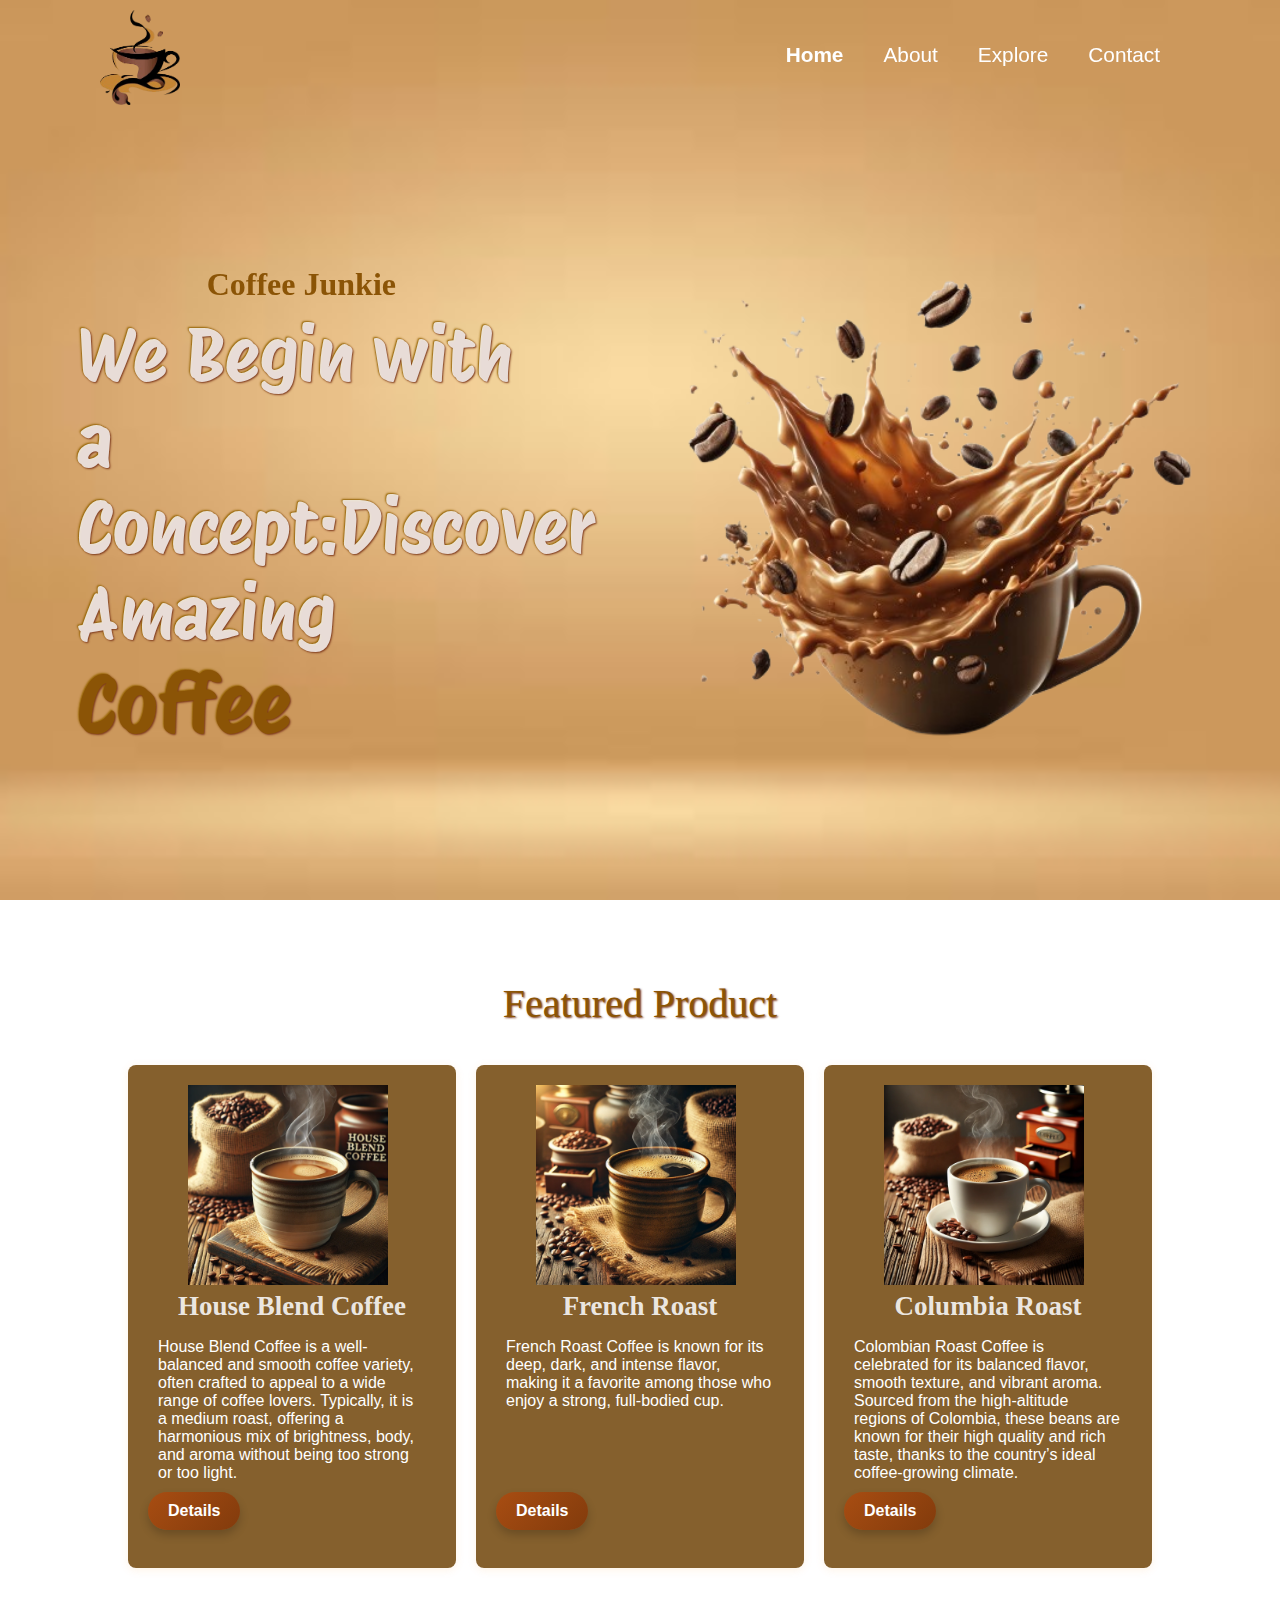
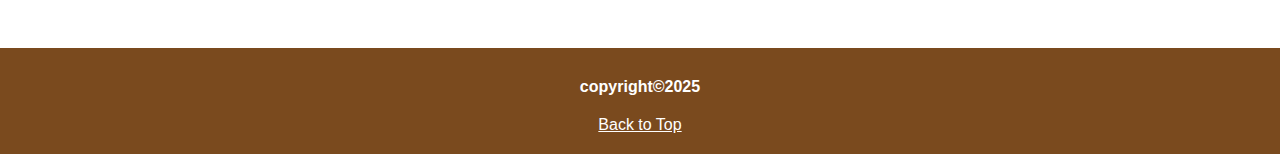
==== index.html @ 7769752b "First Commit" ====
<!DOCTYPE html>
<html lang="en">
<head>
    <meta charset="UTF-8">
    <meta name="viewport" content="width=device-width, initial-scale=1.0">

    <link rel="stylesheet" href="https://unpkg.com/aos@next/dist/aos.css" />
    <link rel="stylesheet" href="style.css">
    <link rel="stylesheet" href="https://fonts.googleapis.com/icon?family=Material+Icons">
    
    <title>Coffee Cafe</title>
</head>
<body>
  <header>
    <nav>
      <div class="nav-container">
        
        <div class="logo">
        <img src="/images/cup.png" alt="Cup">
        </div>
        
        <div class="menu-toggle">☰ Menu</div>

        <div class="links" >
          <ul>
            <li class="active" data-aos="fade-up" data-aos-duration="'1200"><a href="index.html">Home</a></li>
            <li  data-aos="fade-up" data-aos-duration="'1200" data-aos-delay="100"><a href="About.html">About</a></li>
            <li data-aos="fade-up" data-aos-duration="'1200" data-aos-delay="200"><a href="num.html">Explore</a></li>
            <li data-aos="fade-up" data-aos-duration="'1200" data-aos-delay="300"><a href="contact.html">Contact</a></li>
          </ul>
        </div>
        
      </div>
    </nav>
    <div class="middle">
    <div class="content">
    <h2 data-aos="fade-right" data-aos-duration="'1200" data-aos delay="400">Coffee Junkie</h2>
    <h1 data-aos="zoom-out" data-aos-duration="1500" data-aos delay="600">We Begin with a Concept:Discover Amazing <span>Coffee</span></h1>
    </div>
    <div class="image">   
    <img src="/images/background.png" data-aos="zoom-in-left" data-aos-duration="3000" id="logo" alt="coffee beans" width="100%"><br>
    </div>
  </div>
  </header>
   <section>
    <div class="details">
    <h1>Featured Product</h1><br>
    </div>
    <div class="row">
      <div class="col">
        <img src="/images/blend.png" alt="blend coffee">
        <h2>House Blend Coffee</h2>
        <p >House Blend Coffee is a well-balanced and smooth coffee variety, often crafted to appeal to a wide range of coffee lovers. Typically, it is a medium roast, offering a harmonious mix of brightness, body, and aroma without being too strong or too light.</p>
        <a href="https://en.wikipedia.org/wiki/Home_roasting_coffee" class="details-button">Details</a><br>
      </div>

        <div class="col">
          <img src="/images/french.png" alt="french roast">
          <h2>French Roast</h2>
           <p >French Roast Coffee is known for its deep, dark, and intense flavor, making it a favorite among those who enjoy a strong, full-bodied cup. <!--It is one of the darkest roasts available, characterized by an oily surface and a rich, smoky aroma and good frangrance.--></p>
           <a href="https://en.wikipedia.org/wiki/Home_roasting_coffee" class="details-button">Details</a><br>
        </div>

        <div class="col">
          <img  src="/images/columbia.png" alt="columbia roast">
          <h2>Columbia Roast</h2>
          <p >Colombian Roast Coffee is celebrated for its balanced flavor, smooth texture, and vibrant aroma. Sourced from the high-altitude regions of Colombia, these beans are known for their high quality and rich taste, thanks to the country’s ideal coffee-growing climate.</p>
          <a href="https://en.wikipedia.org/wiki/Coffee_production_in_Colombia" class="details-button">Details</a><br>
        </div>

    </section>
    <div class="footer">
    <p>copyright&copy;2025</p>
    
      <a href="main.html" style="color: white;">Back to Top</a>
   
    </div>
  <script src="https://unpkg.com/aos@next/dist/aos.js"></script>
  <script>
    AOS.init();
  </script>
  <script>
    document.addEventListener("DOMContentLoaded", function() {
        const menuToggle = document.querySelector(".menu-toggle");
        const navMenu = document.querySelector(".nav-container ul");

        menuToggle.addEventListener("click", function() {
            navMenu.classList.toggle("show");
        });
    });
</script>

  </body>
</html>
---- style.css ----
@import url('https://fonts.googleapis.com/css2?family=Protest+Riot&display=swap');
*{
    padding: 0;
    margin: 0;
    font-family: Arial, Helvetica, sans-serif;
    box-sizing: border-box;
}

/* main page */
header{
width: 100%;
height: 100vh;
background-image: url(/images/back.jpeg);
background-position: center;
background-repeat: no-repeat;
background-size: cover;
overflow: hidden;

}

.nav{
width:60%;
height:10vh;
}
.nav-container{
    position: relative;
    width:100%;
    height:100%;
    display:flex;
    justify-content: space-between;
    align-items: center;
}
.nav-container .logo img{
margin-left:100px;
margin-top: 10px;
width:80px;

}
.nav-container ul{
    display: flex;
    list-style: none;
    padding-right: 100px;
    width:100%;
    justify-content: flex-end;
   
}
.nav-container ul li {
    position: relative;
   margin:10px;
    cursor: pointer;
}


.links a::before{
    content: "";
    position:absolute;
    top:0;
    left:0;
    width:100%;
    height:100%;
    border-radius: 5px;
    transform: scale(0);
    border: 2px solid transparent;
    transition: transform 0.3s ease, border-color  0.3s ease;

}
.links a:hover::before{
    transform: scale(1.2);
    border-color: whitesmoke;
    
} 
.links a{
color: white;
text-decoration: none;
font-size: 1.3rem;
padding: 10px;
display: flex;
}
.active{
    font-weight: bold;
}


.middle{
    width:100%;
    height:90vh;
    justify-content:space-evenly ;
    display: flex;
    align-items: center;
}
.image{
    width: 600px;
  transform: translate(40px,40px);
}
.content{
    width:35%;
    color: white;
}
.content h2{
    color: rgb(139, 84, 6);
    font-size: 2rem;
    font-weight: 800;
    
}
.content h1{
    font-size: 4.5rem;
    font-family: "Protest Riot", serif;
    font-weight: 100;
    text-shadow: 1px 1px 2px rgb(125, 57, 29), -1px -1px 2px rgb(150, 101, 3);
}
.content h1 span{
    font-size: 5rem;
    color:rgb(139, 84, 6);
    font-family: "Protest Riot", serif;
    font-weight: 100;
}
.content p{
   
    color: #4a2c2a; /* Deep brown text for a coffee feel */
    text-align: justify;
    font-family: 'Poppins', sans-serif;
    box-shadow: 20px 10px 10px rgba(27, 17, 1, 0.775);
    border-radius: 10px;
    padding: 20px;
}

section{
    width: 80%;
    margin:80px auto;
   
}
.details{
    text-align: center;
    font-size: 4ymin;
    color: brown;
}
.details h1{
    font: 2.5rem serif;
    color: rgb(139, 84, 6);
    text-shadow: 1px 1px 2px rgb(125, 57, 29), -1px -1px 2px white;
}
.row{
    display: flex;
    align-items: stretch;
    /* width:100%; */
    justify-content: space-between; 
    gap:20px;
    
}
.col{
flex:1;
width: 300px;
/* height: 500px; */
display: flex;
flex-direction:column;
text-align:center;
padding: 20px;
/* max-width: 30%; */
justify-content: space-between; 
background-color:rgba(109, 65, 3, 0.836);
border-radius: 8px;
box-shadow: 0 2px 10px rgba(241, 138, 4, 0.1);
transition: box-shadow 0.3s ease;
}
.col:hover {
    box-shadow: 0 6px 18px rgba(82, 54, 3, 0.899);
}

.col img{
    width: 200px; 
    height: 200px; 
    object-fit: cover; 
    display: block;
    margin-left: 40px;
     
}
.col p{
    flex-grow: 1;
}
h2{
    font-size: 3vmin;
    color:rgba(250, 250, 250, 0.899);
    margin:2%;
    font-family:'Times New Roman', Times, serif ;
    text-align: center;
}
p{
    color:white;
    text-align: left;
    font-family: Arial, Helvetica, sans-serif;  
    padding: 10px;
}

.details-button {
    margin-top:auto ;
    padding: 10px 20px;
    font-size: 16px;
    font-weight: bold;
    color: white;
    background: linear-gradient(135deg, #a84d12, #823b0c);
    border: none;
    border-radius: 25px;
    text-decoration: none;
    transition: all 0.3s ease;
    box-shadow: 0px 5px 10px rgba(0, 0, 0, 0.2);
    align-self:flex-start;
    
}

.details-button:hover {
    background: linear-gradient(135deg, #c85e18, #a14d0e);
    box-shadow: 0px 8px 15px rgba(0, 0, 0, 0.3);
    transform: translateY(-2px);
}

.details-button:active {
    transform: translateY(2px);
}


   

.footer {
    background-color: #7a4a1e; /* Coffee brown background */
    color: white;
    text-align: center; /* Align content to center */
    padding: 20px 0;
    font-size: 16px;
    position: relative;
}

.footer p {
    display: block;
    text-align: center;
    margin-bottom: 10px; /* Adds space between text and button */
    font-weight: bold;
}
.back{
    color: aliceblue;
    text-decoration: none;
}

/* about page styling */
.about details{
    display: flex;
    color: white;
    align-items: center;
    width:100%;
    justify-content: space-between; 
}


/* contact page styling */
.contact{
    position: relative;
    min-height: 100vh;
    display: flex;
    justify-content: center;
    align-items: center;
    flex-direction: column;
    background:url(/images/contactback.jpeg);
    background-size: cover; 
   
}
.contactclass{
    max-width: 800px;
    text-align: center;

}
.contactclass h2{
    font-size: 36px;
    font-weight: 500;
    color:#fff;
}
.contactclass p{
    font-weight: 300;
    font-size: 18px;
    color:#fff;
}
.container{
    width:100%;
    display: flex;
    justify-content: center;
    align-items: center;
    margin-top: 30px;
}
.contactinfo{
    width:50%;
    display: flex;
    flex-direction: column;
}
.box{
    position: relative;
    padding: 20px 0;
    display: flex;
}
.icon{
    min-width: 60px;
    height: 60px;
    background: #fff;
    display: flex;
    justify-content: center;
    align-items: center;
    border-radius: 50%;
    font-size: 22px;
}
.text{
    display: flex;
    margin-left: 20px;
    font-size: 16px;
    color: #fff;
    flex-direction: column;
    font-weight: 300;
}
h3{
    font-weight: 500;
    color: #eff5f6;
}
.contactform{
    width: 40%;
    padding: 40px;
    background: #fff;
}
.contactform h2{
    font-size: 30px;
    color: #333;
    font-weight: 500;
}
.inputbox{
    position: relative;
    width:100%;
    margin-top: 10px;
}
.inputbox input,textarea{
    width:100%;
    padding: 5px 0;
    font-size: 16px;
    margin:10px 0;
    border:none;
    border-bottom: 2px solid #713204e6;
    outline: none;
    resize: none;
}
.inputbox span{
    position: absolute;
    left: 0;
    padding: 5px 0;
    font-size: 16px;
    margin:10px 0;
    pointer-events: none;
    transition: 0.5s;
    color: #666;
}
.inputbox input:focus~span,
.inputbox  input:valid~span,
.inputbox  textarea:focus~span,
.inputbox  textarea:valid~span
{
    color: #e91e63;
    font-size: 12px;
    transform: translateY(-20px);

}

button
 {
    width:100px;
    background: #8c5701f3;
    color: #fff;
    border: none;
    border-radius: 5px;
    cursor: pointer;
    padding: 10px;
    font-size: 18px;
 }
 button:hover {
    background: linear-gradient(45deg, #A0522D, #D2691E); /* Lighter Coffee Gradient */
    transform: translateY(-2px);
    box-shadow: 0 6px 10px rgba(0, 0, 0, 0.4);
}

button:active {
    background: linear-gradient(45deg, #5a2e0a, #8B4513); /* Darker Press Effect */
    transform: scale(0.96);
    box-shadow: 0 3px 5px rgba(0, 0, 0, 0.4);
}

/* Explore Page styling */
.upper{
    background-color: #7a4a1e;
}
.num{
    width: 100vw;
    height:100vh;
    
}
.storeheader {
    margin-top: 50px;    
}

.storeheader h1 {
    text-align: center;
    font-size: 48px;
    font-weight: bold;
    color: black;
    text-shadow: 3px 3px 0px #c9a47c, 6px 6px 0px rgba(0, 0, 0, 0.2);
}

.searchbar {
    display: flex;
    justify-content: center;
    align-items: center;
    margin-top: 20px;
}

.searchbar input {
    width: 300px;
    padding: 10px;
    border: 2px solid#cd6b03;
    border-radius: 25px 0 0 25px;
    font-size: 16px;
    outline: none;
}

.searchbar button {
    background-color: #cd6b03;
    border: 2px solid #c9a47c;
    padding: 10px;
    height:41.6px;
    border-radius: 0 25px 25px 0;
    cursor: pointer;
}

.searchbar button img {
    width: 20px;
    height: 20px;
}
.storebackground {
    width:100vw;
    height: 100vh; 
    margin: 20px 0;
    background-image: url(/images/store.jpeg); 
    background-size: cover;
    background-position: center;
    background-repeat: no-repeat;
    display: flex;
    justify-content: center;
    align-items: center;
}
.sales {
    background: rgba(255, 255, 255, 0.1);
    backdrop-filter: blur(10px);
    -webkit-backdrop-filter: blur(10px);
    padding: 30px;
    border-radius: 15px;
    box-shadow: 0 4px 10px rgba(0, 0, 0, 0.2);
    text-align: center;
    width: 80%;
    max-width: 800px;
}
h1 {
    margin-bottom: 20px;
    color: rgba(255, 255, 255, 0.822);
}
.cards {
    display: inline-flex;
    justify-content: justify;
    flex-wrap: wrap;
    gap: 25px;
    
}
.card {
    background: rgba(255, 255, 255, 0.2);
    padding: 20px;
    border-radius: 10px;
    width: 30%;
    min-width: 200px;
    text-align: center;
    box-shadow: 0 2px 5px rgba(0, 0, 0, 0.2);
    transition: transform 0.3s;
}

.card h2 {
    margin: 0;
    font-size: 1.5rem;
}

.card p {
    font-size: 1.2rem;
    margin-top: 10px;
    text-align: center;
}
.card img {
    width: 100px;
    height:100px;
    border-radius: 60px;
    box-shadow: 0px 4px 20px rgba(0, 0, 0, 0.2);
    margin-bottom: 10px;
}





/* Responsive Styles */

@media (max-width: 1024px) {
    .nav-container {
        flex-direction: column;
        align-items: center;
    }
    .nav-container ul {
        padding-right: 0;
        justify-content: center;
    }
    .content {
        width: 80%;
        text-align: center;
    }
    .middle {
        flex-direction: column;
        text-align: center;
        height: auto;
        padding: 20px;
    }
    .image {
        width: 90%;
        transform: none;
    }
    .content h1 {
        font-size: 3rem;
    }
    .content h2 {
        font-size: 1.8rem;
    }
    .row {
        flex-direction: column;
        align-items: center;
    }
    .col {
        width: 80%;
        max-width: 100%;
        margin-bottom: 20px;
    }
    .image img {
        width: 100%;
    }
    .sales {
        width: 90%;
        margin: auto;
        display: flex;
        flex-wrap: wrap;
        justify-content: center;
    }
    .sales .card {
        width: 45%;
        margin: 5px;
    }
}

@media (max-width: 768px) {
    .nav-container {
        display: flex;
        flex-direction: column;
        align-items: center;
    }
    .logo {
        text-align: center;
        width: 100%;
        margin-bottom: 10px;
    }
    .logo img {
        display: block;
        margin: 0 auto;
    }
    .menu-toggle {
        display: block;
        background-color: #7a4a1e;
        color: white;
        padding: 10px;
        text-align: center;
        cursor: pointer;
        font-size: 1.2rem;
        width: 100%;
    }
    .image {
        width: 90%;
        transform: none;
    }
    .nav-container ul {
        display: none;
        flex-direction: column;
        text-align: center;
        width: 100%;
        background: #7a4a1e;
    }
    .nav-container ul.show {
        display: flex;
    }
    .links a {
        font-size: 1.1rem;
        padding: 8px;
        display: block;
        color: white;
        text-decoration: none;
    }
    .content h1 {
        font-size: 2.5rem;
    }
    .content h2 {
        font-size: 1.5rem;
    }
    .content p{
        font-size: 12px;
    }
    .image img {
        width: 70%;
    }
    .searchbar input {
        width: 200px;
    }
    .storeheader h1 {
        font-size: 36px;
    }
    .card {
        width: 90%;
    }
    .sales {
        width: 100%;
        padding: 10px;
        display: flex;
        flex-wrap: wrap;
        justify-content: center;
    }
    .sales .card {
        width: 100%;
    }
    .storebackground{
        height: fit-content;
      }
    .footer {
        font-size: 14px;
    }
}

@media (max-width: 480px) {
    .nav-container {
        padding: 10px;
    }
    .logo {
        text-align: center;
    }
    .content h1 {
        font-size: 2rem;
    }
    .content h2 {
        font-size: 1.3rem;
    }
    .content p{
        font-size: 10px;
    }
    .searchbar input {
        width: 150px;
    }
    .storeheader h1 {
        font-size: 28px;
    }
    
    .col {
        width: 100%;
    }
    .contactform {
        width: 90%;
    }
    .image img {
        width: 70%;
    }
    .sales {
        width: 100%;
        padding: 5px;
        text-align: center;
        display: flex;
        flex-direction: column;
        align-items: center;
    }
    .sales .card {
        width: 100%;
    }
  .storebackground{
    height: fit-content;
  }
    
}

/* Hide menu icon on larger screens */
@media (min-width: 769px) {
    .menu-toggle {
        display: none;
    }
}
@media (max-width: 1025px) {
    .image img {
        width: 20%;
    }
    .logo {
        text-align: center;
        width: 100%;
        margin-bottom: 10px;
    }
    .logo img {
        display: block;
        margin: 0 auto;
    }
    .content h1 {
        font-size: 2rem;
    }
    .content h2 {
        font-size: 1.5rem;
    }
    .content p{
        font-size: 12px;
    }

}
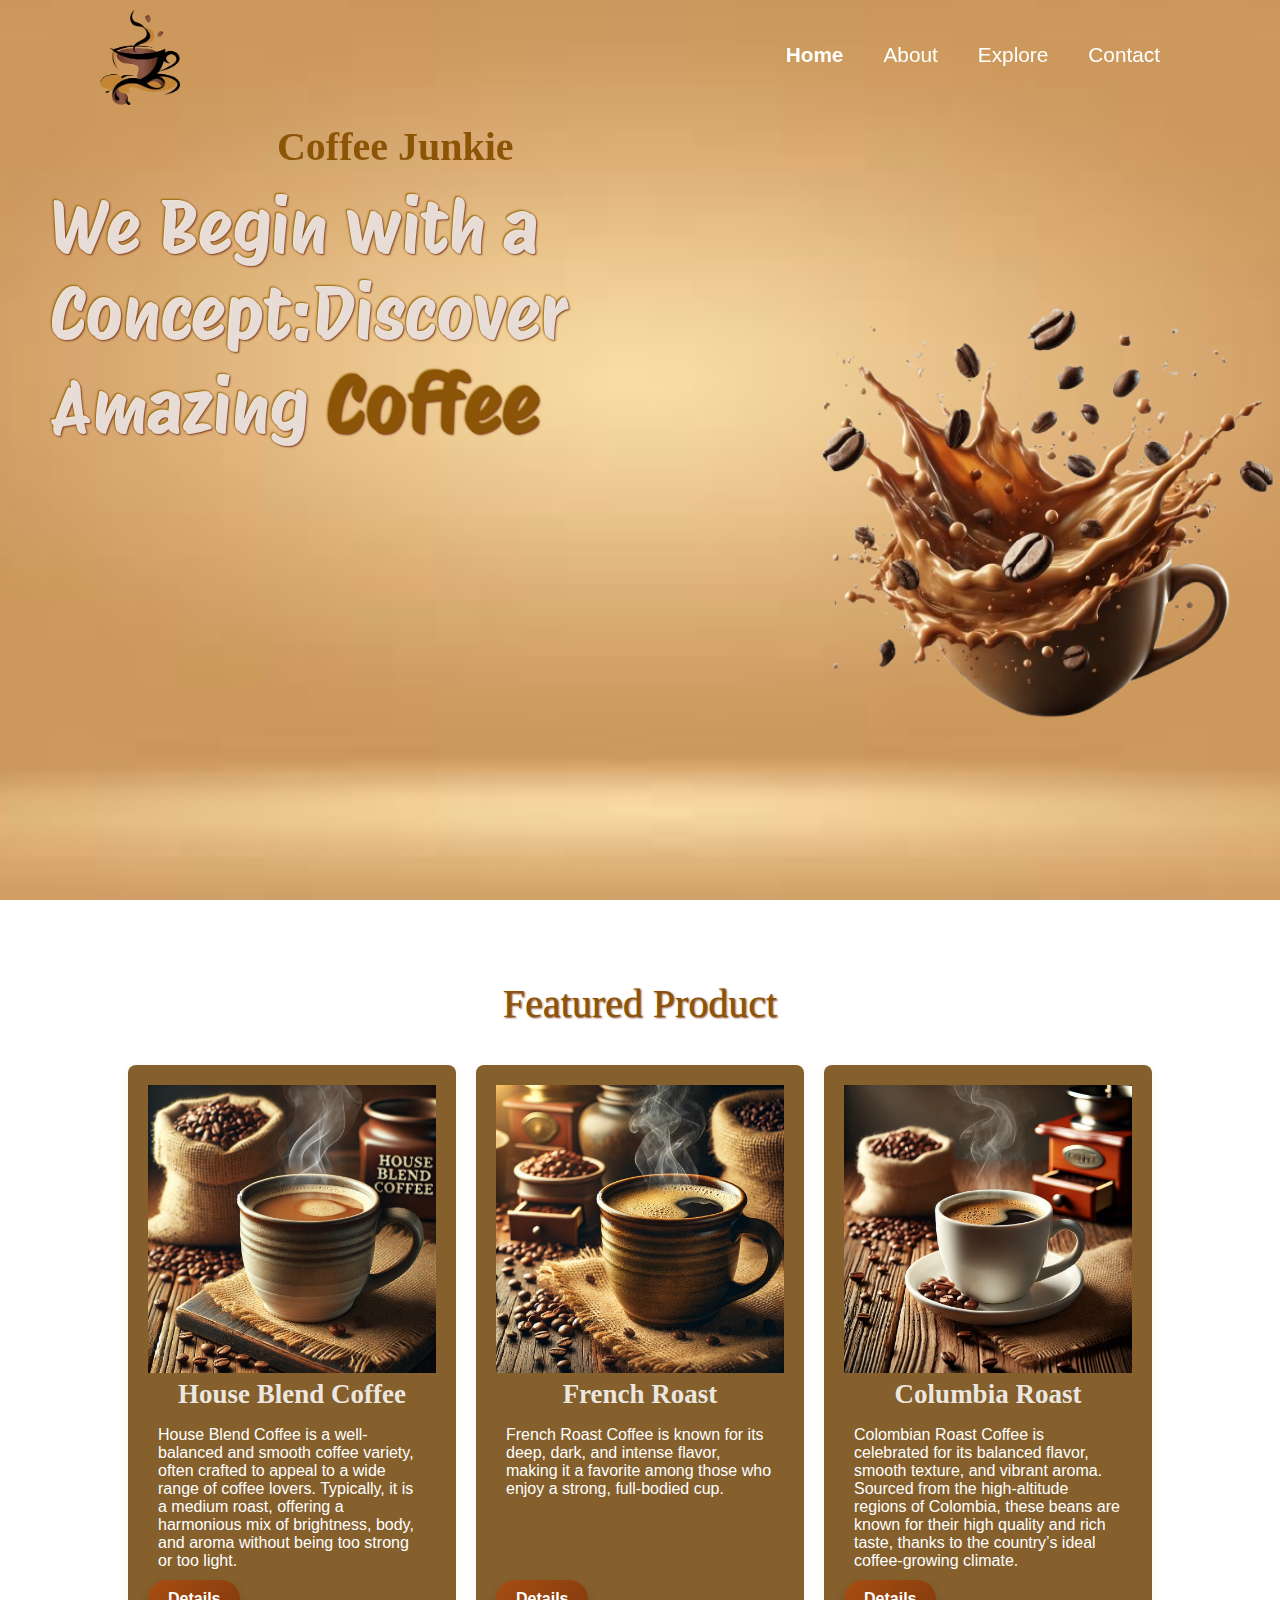
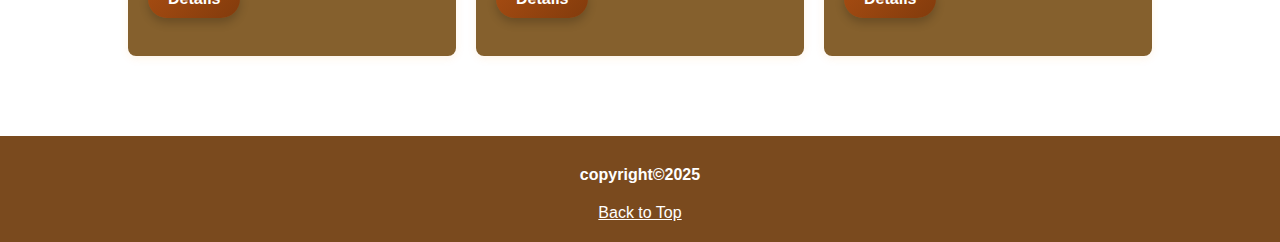
==== commit 795515c8: "changes done" ====
--- a/index.html
+++ b/index.html
@@ -16,7 +16,7 @@
       <div class="nav-container">
         
         <div class="logo">
-        <img src="/images/cup.png" alt="Cup">
+        <img src="images/cup.png" alt="Cup">
         </div>
         
         <div class="menu-toggle">☰ Menu</div>
@@ -38,7 +38,7 @@
     <h1 data-aos="zoom-out" data-aos-duration="1500" data-aos delay="600">We Begin with a Concept:Discover Amazing <span>Coffee</span></h1>
     </div>
     <div class="image">   
-    <img src="/images/background.png" data-aos="zoom-in-left" data-aos-duration="3000" id="logo" alt="coffee beans" width="100%"><br>
+    <img src="images/background.png" data-aos="zoom-in-left" data-aos-duration="3000" id="logo" alt="coffee beans" width="100%"><br>
     </div>
   </div>
   </header>
@@ -48,21 +48,21 @@
     </div>
     <div class="row">
       <div class="col">
-        <img src="/images/blend.png" alt="blend coffee">
+        <img src="images/blend.png" alt="blend coffee">
         <h2>House Blend Coffee</h2>
         <p >House Blend Coffee is a well-balanced and smooth coffee variety, often crafted to appeal to a wide range of coffee lovers. Typically, it is a medium roast, offering a harmonious mix of brightness, body, and aroma without being too strong or too light.</p>
         <a href="https://en.wikipedia.org/wiki/Home_roasting_coffee" class="details-button">Details</a><br>
       </div>
 
         <div class="col">
-          <img src="/images/french.png" alt="french roast">
+          <img src="images/french.png" alt="french roast">
           <h2>French Roast</h2>
            <p >French Roast Coffee is known for its deep, dark, and intense flavor, making it a favorite among those who enjoy a strong, full-bodied cup. <!--It is one of the darkest roasts available, characterized by an oily surface and a rich, smoky aroma and good frangrance.--></p>
            <a href="https://en.wikipedia.org/wiki/Home_roasting_coffee" class="details-button">Details</a><br>
         </div>
 
         <div class="col">
-          <img  src="/images/columbia.png" alt="columbia roast">
+          <img  src="images/columbia.png" alt="columbia roast">
           <h2>Columbia Roast</h2>
           <p >Colombian Roast Coffee is celebrated for its balanced flavor, smooth texture, and vibrant aroma. Sourced from the high-altitude regions of Colombia, these beans are known for their high quality and rich taste, thanks to the country’s ideal coffee-growing climate.</p>
           <a href="https://en.wikipedia.org/wiki/Coffee_production_in_Colombia" class="details-button">Details</a><br>
@@ -72,7 +72,7 @@
     <div class="footer">
     <p>copyright&copy;2025</p>
     
-      <a href="main.html" style="color: white;">Back to Top</a>
+      <a href="index.html" style="color: white;">Back to Top</a>
    
     </div>
   <script src="https://unpkg.com/aos@next/dist/aos.js"></script>
--- a/style.css
+++ b/style.css
@@ -10,7 +10,7 @@
 header{
 width: 100%;
 height: 100vh;
-background-image: url(/images/back.jpeg);
+background-image: url('images/back.jpeg');
 background-position: center;
 background-repeat: no-repeat;
 background-size: cover;
@@ -93,12 +93,14 @@
   transform: translate(40px,40px);
 }
 .content{
-    width:35%;
+    width:60%;
+    height: 90vh;
     color: white;
+    margin-left: 50px;
 }
 .content h2{
     color: rgb(139, 84, 6);
-    font-size: 2rem;
+    font-size: 2.5rem;
     font-weight: 800;
     
 }
@@ -119,6 +121,7 @@
     color: #4a2c2a; /* Deep brown text for a coffee feel */
     text-align: justify;
     font-family: 'Poppins', sans-serif;
+    font-size: 1.2rem;
     box-shadow: 20px 10px 10px rgba(27, 17, 1, 0.775);
     border-radius: 10px;
     padding: 20px;
@@ -154,6 +157,7 @@
 display: flex;
 flex-direction:column;
 text-align:center;
+align-items: center;
 padding: 20px;
 /* max-width: 30%; */
 justify-content: space-between; 
@@ -167,11 +171,9 @@
 }
 
 .col img{
-    width: 200px; 
-    height: 200px; 
-    object-fit: cover; 
-    display: block;
-    margin-left: 40px;
+    width: 100%; 
+    height: auto; 
+    
      
 }
 .col p{
@@ -258,7 +260,7 @@
     justify-content: center;
     align-items: center;
     flex-direction: column;
-    background:url(/images/contactback.jpeg);
+    background: url('images/contactback.jpeg');
     background-size: cover; 
    
 }
@@ -439,7 +441,7 @@
     width:100vw;
     height: 100vh; 
     margin: 20px 0;
-    background-image: url(/images/store.jpeg); 
+    background-image: url('images/store.jpeg'); 
     background-size: cover;
     background-position: center;
     background-repeat: no-repeat;
@@ -514,7 +516,7 @@
         justify-content: center;
     }
     .content {
-        width: 80%;
+        width: 100%;
         text-align: center;
     }
     .middle {
@@ -572,6 +574,7 @@
     .logo img {
         display: block;
         margin: 0 auto;
+        text-align: center;
     }
     .menu-toggle {
         display: block;
@@ -608,13 +611,13 @@
         font-size: 2.5rem;
     }
     .content h2 {
-        font-size: 1.5rem;
+        font-size: 1.4rem;
     }
     .content p{
-        font-size: 12px;
+        font-size:15px;
     }
     .image img {
-        width: 70%;
+        width: 90%;
     }
     .searchbar input {
         width: 200px;
@@ -638,42 +641,111 @@
     .storebackground{
         height: fit-content;
       }
+
+    .contact {
+        padding: 20px;
+    }
+
+    .contactclass h2 {
+        font-size: 28px;
+    }
+
+    .contactclass p {
+        font-size: 16px;
+    }
+
+    .contactinfo, .contactform {
+        width: 90%;
+    }
+
+    .inputbox input, .inputbox textarea {
+        font-size: 14px;
+    }
+
+    button {
+        width: 100%;
+    }
+
     .footer {
         font-size: 14px;
     }
-}
-
-@media (max-width: 480px) {
+
+}
+
+@media (max-width: 500px) {
     .nav-container {
         padding: 10px;
     }
-    .logo {
-        text-align: center;
+    .menu-toggle{
+        font-size: 1.4rem;
+        padding:12px;
+    }
+    .nav-container ul{
+        width: 100%;
+        padding: 10px 0;
+        text-align: center;
+    }
+    .links a{
+        font-size: 1rem;
+        padding: 12px;
     }
     .content h1 {
-        font-size: 2rem;
+        font-size: 2.5rem;
+        text-align: center;
+        
+    }
+    .content{
+        width: fit-content;
+        height: 900vh;
+        text-align: center;
+        margin-left: 30px;
+        
     }
     .content h2 {
-        font-size: 1.3rem;
+        font-size: 1.2rem;
     }
     .content p{
-        font-size: 10px;
+        font-size: 15px;
+       text-align: justify;
+       padding: 20px;
+        
+    }
+    .image {
+        width: 250px; 
+        height: 250px; 
+        margin-top: 180px;
+      }
+      
+      .image img {
+        width: 100%; 
+        height: auto;
+        padding: 20px;
+        
+      }
+
+    .col {
+        width: 100%;
+        max-width: 320px;
+    }
+    
+    .col h2{
+        font-size: 20px;
+    }
+    
+    .details-button{
+        font-size: 16px;
+        padding: 12px 12px;
+    }
+    
+    .storeheader h1{
+        font-size: 24px;
     }
     .searchbar input {
         width: 150px;
-    }
-    .storeheader h1 {
-        font-size: 28px;
-    }
-    
-    .col {
-        width: 100%;
-    }
-    .contactform {
-        width: 90%;
-    }
-    .image img {
-        width: 70%;
+        font-size: 14px;
+    }
+    .searchbar button{
+        width: 80px;
     }
     .sales {
         width: 100%;
@@ -686,8 +758,67 @@
     .sales .card {
         width: 100%;
     }
-  .storebackground{
-    height: fit-content;
+
+        .contact {
+            padding: 20px;
+            text-align: center;
+        }
+    
+        .container {
+            flex-direction: column;
+            align-items: center;
+        }
+    
+        .contactinfo, .contactform {
+            width: 90%;
+        }
+    
+        .contactclass h2 {
+            font-size: 24px;
+        }
+    
+        .contactclass p {
+            font-size: 14px;
+            text-align: center;
+        }
+    
+        .box {
+            flex-direction: column;
+            align-items: center;
+            text-align: center;
+        }
+    
+        .icon {
+            margin-bottom: 10px;
+        }
+    
+        .text {
+            margin-left: 0;
+            
+        }
+        .text p {
+            display: block;
+            text-align: center;
+            max-width: 90%;
+        }
+    
+        .contactform {
+            padding: 20px;
+        }
+    
+        .inputbox input, .inputbox textarea {
+            font-size: 14px;
+        }
+    
+        button {
+            width: 100%;
+            font-size: 16px;
+            padding: 10px;
+        }
+      
+  .footer{
+    font-size: 15px;
+    padding: 10px;
   }
     
 }
@@ -698,27 +829,35 @@
         display: none;
     }
 }
-@media (max-width: 1025px) {
-    .image img {
-        width: 20%;
-    }
-    .logo {
-        text-align: center;
-        width: 100%;
-        margin-bottom: 10px;
-    }
-    .logo img {
-        display: block;
-        margin: 0 auto;
-    }
-    .content h1 {
-        font-size: 2rem;
-    }
-    .content h2 {
-        font-size: 1.5rem;
-    }
-    .content p{
-        font-size: 12px;
-    }
-
-}+
+@media (max-width: 580px) {
+    .contactclass h2
+    {
+        font-size: 24px;
+    }
+
+    .contactclass p,
+    .text p {
+        font-size: 14px;
+    }
+    .text h3{
+       font-size:  20px;
+    }
+
+    .box {
+        flex-direction: column;
+    }
+    .icon{
+    font-size: 18px; 
+    width: 20px;
+    height: 30px; 
+    align-items: center;
+    }
+    .icon img {
+        width: 20px;
+        height: 20px;
+    }
+    .inputbox input, .inputbox textarea {
+        font-size: 14px;
+    }
+}
